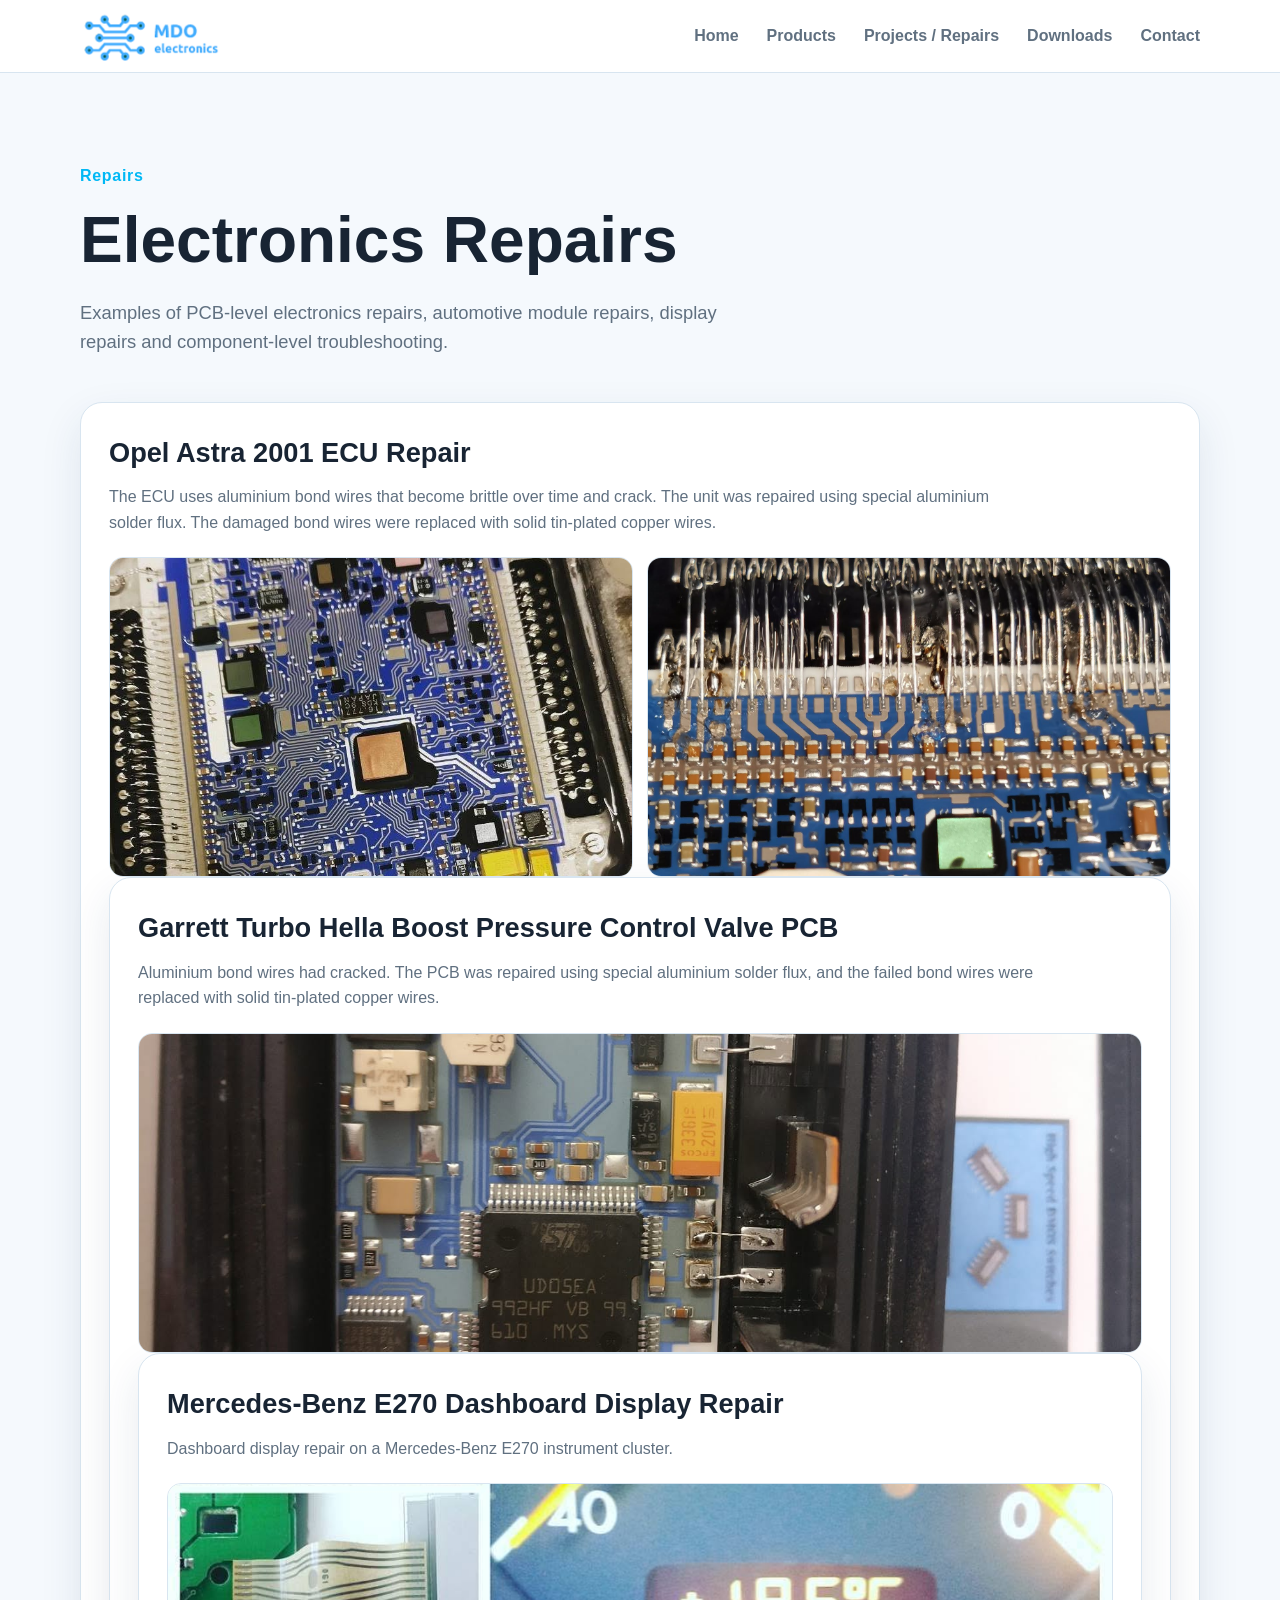
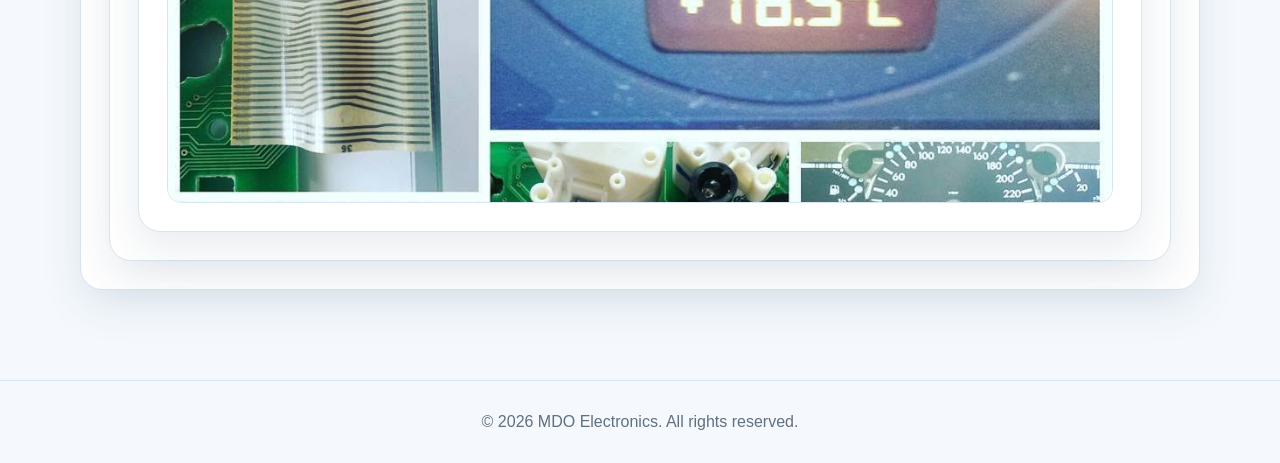
==== repairs.html @ 1adaf502 "Added repair page" ====
<!DOCTYPE html>
<html lang="en">
<head>
  <meta charset="UTF-8" />
  <meta name="viewport" content="width=device-width, initial-scale=1.0" />
  <title>Electronics Repairs | MDO Electronics</title>
  <link rel="stylesheet" href="css/style.css" />
</head>
<body>

<header class="site-header">
  <div class="container nav">
    <a href="index.html#home" class="logo">
      <img src="images/MDOlogo.png" alt="MDO Electronics logo">
    </a>

    <button class="menu-btn" id="menuBtn">☰</button>

    <nav id="navMenu">
      <a href="index.html#home">Home</a>
      <a href="index.html#products">Products</a>
      <a href="index.html#projects">Projects / Repairs</a>
      <a href="index.html#downloads">Downloads</a>
      <a href="index.html#contact">Contact</a>
    </nav>
  </div>
</header>

<main class="section">
  <div class="container">

    <p class="tagline">Repairs</p>
    <h1>Electronics Repairs</h1>

    <p class="hero-text">
      Examples of PCB-level electronics repairs, automotive module repairs,
      display repairs and component-level troubleshooting.
    </p>

    <div class="repair-grid">

      <article class="repair-card">
        <div class="repair-content">
          <h2>Opel Astra 2001 ECU Repair</h2>
          <p>
            The ECU uses aluminium bond wires that become brittle over time and crack.
            The unit was repaired using special aluminium solder flux. The damaged
            bond wires were replaced with solid tin-plated copper wires.
          </p>
        </div>

        <div class="repair-images">
         <a href="images/repairs/ABSbox.jpg" target="_blank">
          <img src="images/repairs/ABSbox.jpg"
             alt="Opel Astra ECU repair">
      </a>

         <a href="images/repairs/absbox2.jpg" target="_blank">
          <img src="images/repairs/absbox2.jpg"
             alt="Opel Astra ECU bond wire repair">
      </a>
        </div>

      <article class="repair-card">
        <div class="repair-content">
          <h2>Garrett Turbo Hella Boost Pressure Control Valve PCB</h2>
          <p>
            Aluminium bond wires had cracked. The PCB was repaired using special
            aluminium solder flux, and the failed bond wires were replaced with
            solid tin-plated copper wires.
          </p>
        </div>

        <div class="repair-images">
            <a href="images/repairs/Garret_wastegate.jpg" target="_blank">
          <img src="images/repairs/Garret_wastegate.jpg"
           alt="Garrett Hella boost pressure control valve PCB repair">
          </a>
        </div>

      <article class="repair-card">
        <div class="repair-content">
          <h2>Mercedes-Benz E270 Dashboard Display Repair</h2>
          <p>
            Dashboard display repair on a Mercedes-Benz E270 instrument cluster.
          </p>
        </div>

        <div class="repair-images">
            <a href="images/repairs/MB270Display.jpg" target="_blank">
            <img src="images/repairs/MB270Display.jpg"
            alt="Mercedes-Benz E270 dashboard display repair">
            </a>
        </div>
      </article>

    </div>

  </div>
</main>

<footer>
  <div class="container">
    <p>© 2026 MDO Electronics. All rights reserved.</p>
  </div>
</footer>

<script src="js/main.js"></script>
</body>
</html>
---- css/style.css ----
:root {
  --bg: #f5f9fd;
  --bg2: #eef5fb;
  --card: #ffffff;
  --text: #182433;
  --muted: #607080;
  --accent: #2196f3;
  --accent2: #00b8f5;
  --border: #d8e5f0;
}

* {
  box-sizing: border-box;
  margin: 0;
  padding: 0;
}

html {
  scroll-behavior: smooth;
}

body {
  font-family: Arial, Helvetica, sans-serif;
  background: var(--bg);
  color: var(--text);
  line-height: 1.6;
}

.container {
  width: min(1120px, 92%);
  margin: auto;
}

.site-header {
  position: sticky;
  top: 0;
  z-index: 100;
  background: rgba(255,255,255,0.94);
  backdrop-filter: blur(12px);
  border-bottom: 1px solid var(--border);
}

.nav {
  height: 72px;
  display: flex;
  align-items: center;
  justify-content: space-between;
}

.logo {
  display: flex;
  align-items: center;
  text-decoration: none;
}

.logo img {
  height: 60px;
  width: auto;
  display: block;
}

.logo span {
  color: var(--accent);
}

nav {
  display: flex;
  gap: 28px;
}

nav a {
  color: var(--muted);
  text-decoration: none;
  font-weight: 600;
}

nav a:hover {
  color: var(--text);
}

.menu-btn {
  display: none;
  background: none;
  color: var(--text);
  border: 0;
  font-size: 1.8rem;
}

.hero::before {
    content: "";
    position: absolute;
    inset: 0;

    background-image: url("../images/background.jpg");
    background-repeat: no-repeat;
    background-size: 85%;
    background-position: 120% center;
    background-repeat: no-repeat;
    opacity: 1.20;
    z-index: 0;
}

.hero::after {
    content: "";
    position: absolute;
    inset: 0;

    background: linear-gradient(
        90deg,
        rgba(255,255,255,1.00) 0%,
        rgba(255,255,255,0.98) 40%,
        rgba(255,255,255,0.80) 60%,
        rgba(255,255,255,0.35) 82%,
        rgba(255,255,255,0.05) 100%
    );

    z-index: 1;
}

.hero {
    position: relative;
    overflow: hidden;
    padding: 110px 0;
    background: linear-gradient(180deg,#ffffff,#eef7fd);
}

.hero-grid {
  position: relative;
  z-index: 2;

  display: grid;
  grid-template-columns: 1fr;

  max-width: 760px;
  margin-left: auto;
  margin-right: auto;
}

.tagline {
  color: var(--accent2);
  font-weight: 700;
  margin-bottom: 18px;
  letter-spacing: 0.7px;
}

h1 {
  font-size: clamp(2.4rem, 5vw, 4.7rem);
  line-height: 1.05;
  margin-bottom: 24px;
}

.hero-text {
  color: var(--muted);
  font-size: 1.15rem;
  max-width: 650px;
}

.hero-buttons {
  margin-top: 34px;
  display: flex;
  gap: 16px;
  flex-wrap: wrap;
}

.btn {
  display: inline-block;
  padding: 13px 22px;
  border-radius: 12px;
  text-decoration: none;
  font-weight: 700;
}

.primary {
  background: linear-gradient(135deg, var(--accent), var(--accent2));
  color: white;
}

.secondary {
  border: 1px solid var(--border);
  color: var(--accent);
  background: white;
}

.hero-card,
.card,
.project,
.contact-card,
.download-box {
  background: var(--card);
  border: 1px solid var(--border);
  border-radius: 22px;
  box-shadow: 0 16px 42px rgba(28, 58, 95, 0.10);
}

.hero-card {
  padding: 34px;
}

.chip {
  width: 92px;
  height: 92px;
  margin-bottom: 24px;
  border-radius: 18px;
  background:
    linear-gradient(90deg, transparent 44%, rgba(255,255,255,0.2) 45%, transparent 46%),
    linear-gradient(0deg, transparent 44%, rgba(255,255,255,0.2) 45%, transparent 46%),
    linear-gradient(135deg, var(--accent), var(--accent2));
}

.hero-card h3 {
  margin-bottom: 14px;
}

.hero-card ul {
  list-style-position: inside;
  color: var(--muted);
}

.section {
  padding: 90px 0;
}

.section h2 {
  font-size: 2.4rem;
  margin-bottom: 12px;
}

.section-intro {
  color: var(--muted);
  margin-bottom: 32px;
}

.expertise-section {
  background: var(--bg2);
  border-top: 1px solid var(--border);
}

.expertise-grid {
  display: grid;
  grid-template-columns: repeat(3, 1fr);
  gap: 22px;
}

.expertise-card {
  background: var(--card);
  border: 1px solid var(--border);
  border-radius: 22px;
  padding: 28px;
  box-shadow: 0 16px 42px rgba(28, 58, 95, 0.10);
}

.expertise-card h3 {
  margin-bottom: 10px;
}

.expertise-card p {
  color: var(--muted);
}

.cards {
  display: grid;
  grid-template-columns: repeat(3, 1fr);
  gap: 22px;
}

.card {
  padding: 28px;
}

.card h3 {
  margin-bottom: 12px;
}

.card p {
  color: var(--muted);
  margin-bottom: 20px;
}

.card a {
  color: var(--accent2);
  text-decoration: none;
  font-weight: 700;
}

.dark-section {
  background: var(--bg2);
  border-top: 1px solid var(--border);
  border-bottom: 1px solid var(--border);
}

.project-grid {
  display: grid;
  gap: 20px;
}

.project {
  padding: 26px;
}

.project span {
  color: var(--accent2);
  font-weight: 800;
}

.project p {
  color: var(--muted);
}

.download-box {
  padding: 28px;
  color: var(--muted);
}

.contact-section {
  background:
    radial-gradient(circle at 80% 20%, rgba(47,140,255,0.16), transparent 30%);
}

.contact-grid {
  display: grid;
  grid-template-columns: 1fr 1fr;
  gap: 34px;
  align-items: start;
}

.contact-card {
  padding: 28px;
}

footer {
  border-top: 1px solid var(--border);
  padding: 28px 0;
  color: var(--muted);
  text-align: center;
}

@media (max-width: 800px) {
  .menu-btn {
    display: block;
  }

  nav {
    display: none;
    position: absolute;
    top: 72px;
    right: 4%;
    left: 4%;
    background: var(--card);
    border: 1px solid var(--border);
    border-radius: 16px;
    padding: 20px;
    flex-direction: column;
  }

  nav.open {
    display: flex;
  }

  .hero::before {
    background-size: 140%;
    background-position: center bottom;
    opacity: 0.35;
}

.hero::after {
    background: linear-gradient(
        180deg,
        rgba(255,255,255,0.97) 0%,
        rgba(255,255,255,0.92) 45%,
        rgba(255,255,255,0.75) 100%
    );
}

  .hero {
    padding: 76px 0;
  }

  .hero-grid,
  .expertise-grid,
  .cards,
  .contact-grid {
  grid-template-columns: 1fr;
}
}
.product-cards {
  margin-top: 40px;
  max-width: 900px;
  margin-left: auto;
  margin-right: auto;
}

.product-image-card {
    width: fit-content;
    margin: 35px auto 0;
    padding: 12px;
    background: var(--card);
    border: 1px solid var(--border);
    border-radius: 22px;
    box-shadow: 0 16px 42px rgba(28,58,95,.10);
}

.product-image-card img {
    display: block;
    width: 900px;
    max-width: 100%;
    height: auto;
    border-radius: 14px;
}

.repair-grid {
  margin-top: 45px;
  display: grid;
  gap: 34px;
}

.repair-card {
  background: var(--card);
  border: 1px solid var(--border);
  border-radius: 22px;
  box-shadow: 0 16px 42px rgba(28,58,95,.10);
  padding: 28px;
}

.repair-content {
  margin-bottom: 22px;
}

.repair-content h2 {
  font-size: 1.7rem;
  margin-bottom: 10px;
}

.repair-content p {
  color: var(--muted);
  max-width: 900px;
}

.repair-images {
  display: grid;
  grid-template-columns: repeat(auto-fit, minmax(260px, 1fr));
  gap: 14px;
}

.repair-images img {
  width: 100%;
  height: 320px;
  object-fit: cover;
  border-radius: 14px;
  border: 1px solid var(--border);
  display: block;
}

.repair-images a {
    display: block;
    text-decoration: none;
}

.repair-images img {
    cursor: zoom-in;
    transition: transform .2s ease;
}

.repair-images img:hover {
    transform: scale(1.02);
}

@media (max-width: 800px) {
  .repair-card {
    padding: 18px;
  }

  .repair-images {
    grid-template-columns: 1fr;
  }

  .repair-images img {
    height: 240px;
  }
}
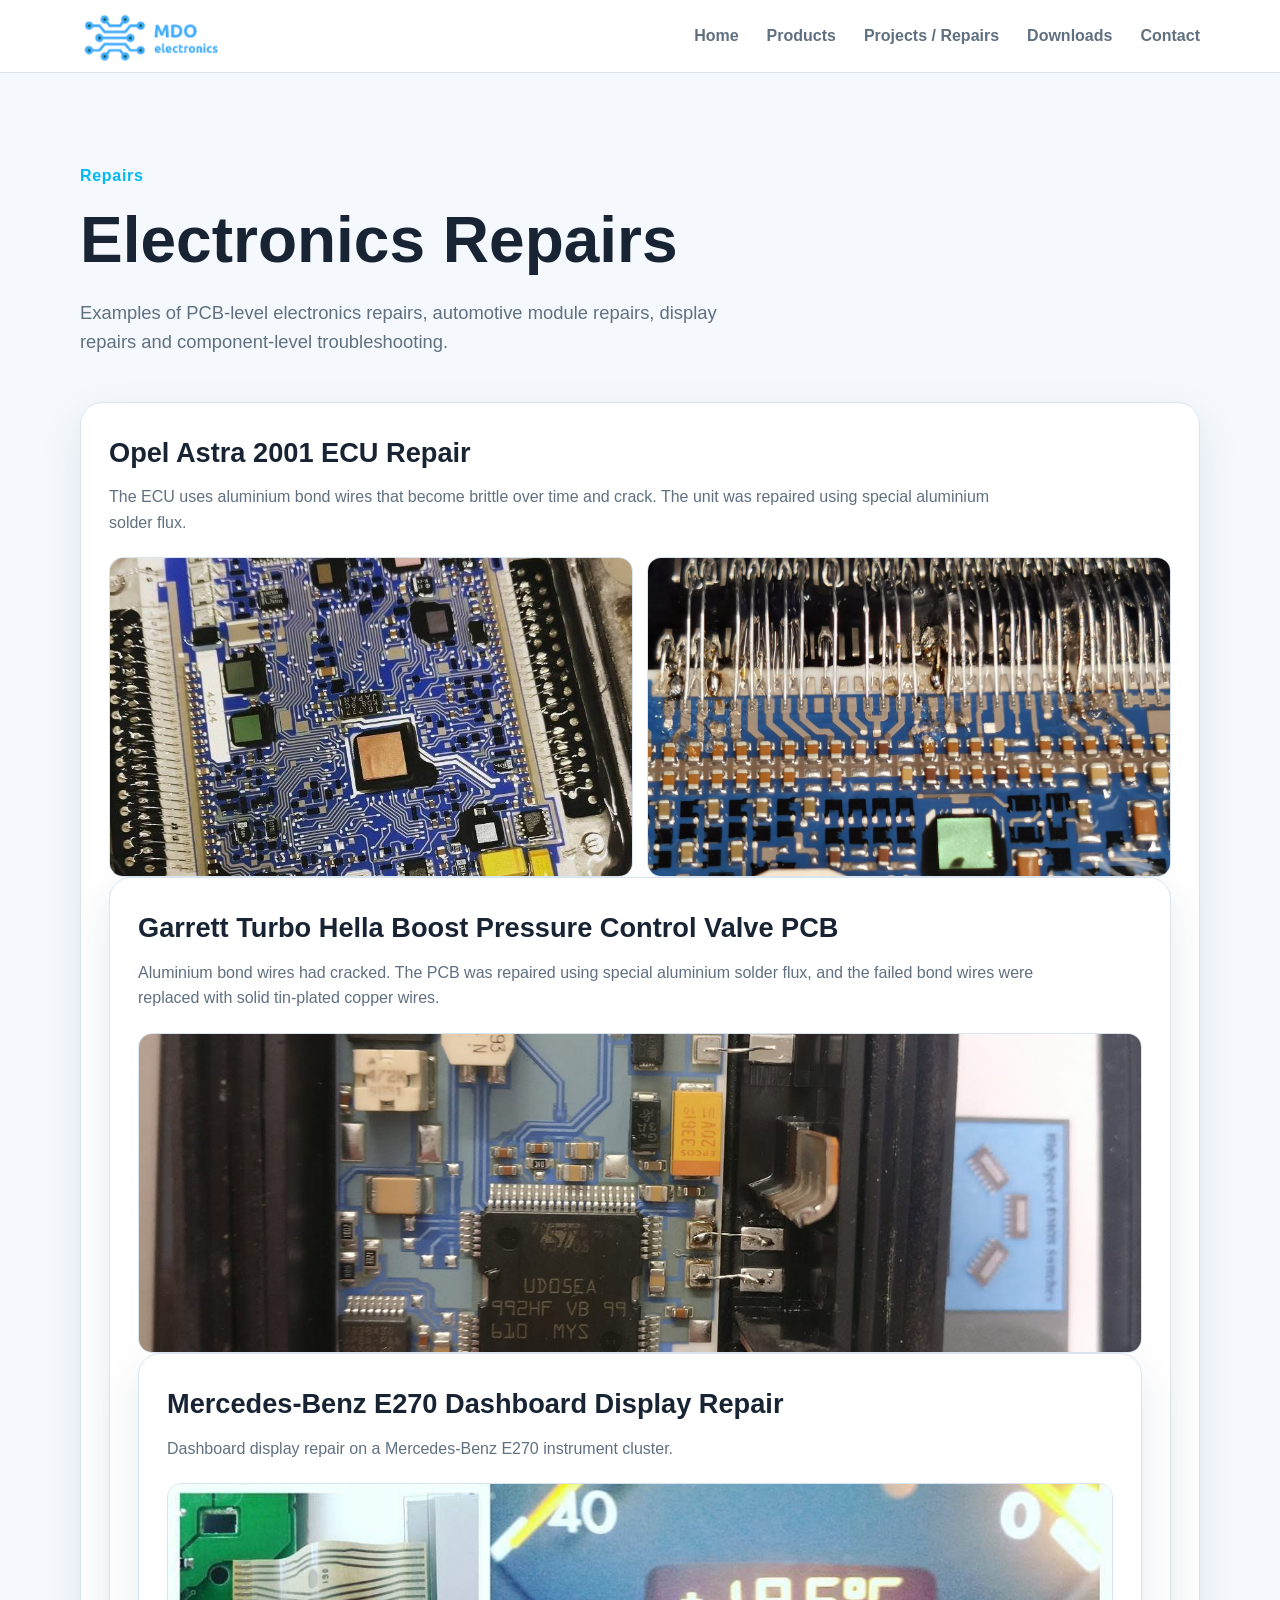
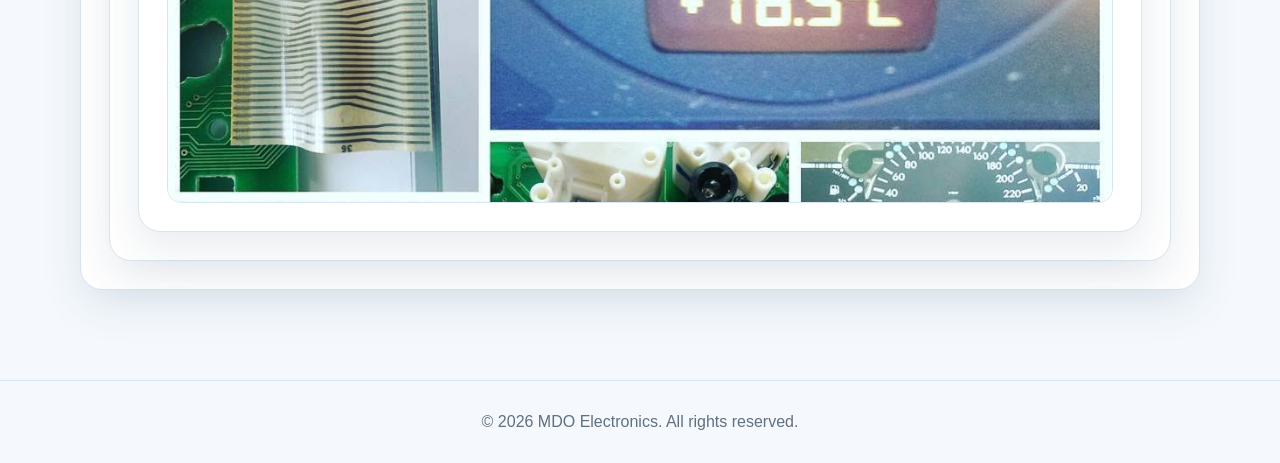
==== commit 3f7e3dfb: "Update repairs.html" ====
--- a/repairs.html
+++ b/repairs.html
@@ -44,8 +44,7 @@
           <h2>Opel Astra 2001 ECU Repair</h2>
           <p>
             The ECU uses aluminium bond wires that become brittle over time and crack.
-            The unit was repaired using special aluminium solder flux. The damaged
-            bond wires were replaced with solid tin-plated copper wires.
+            The unit was repaired using special aluminium solder flux. 
           </p>
         </div>
 
